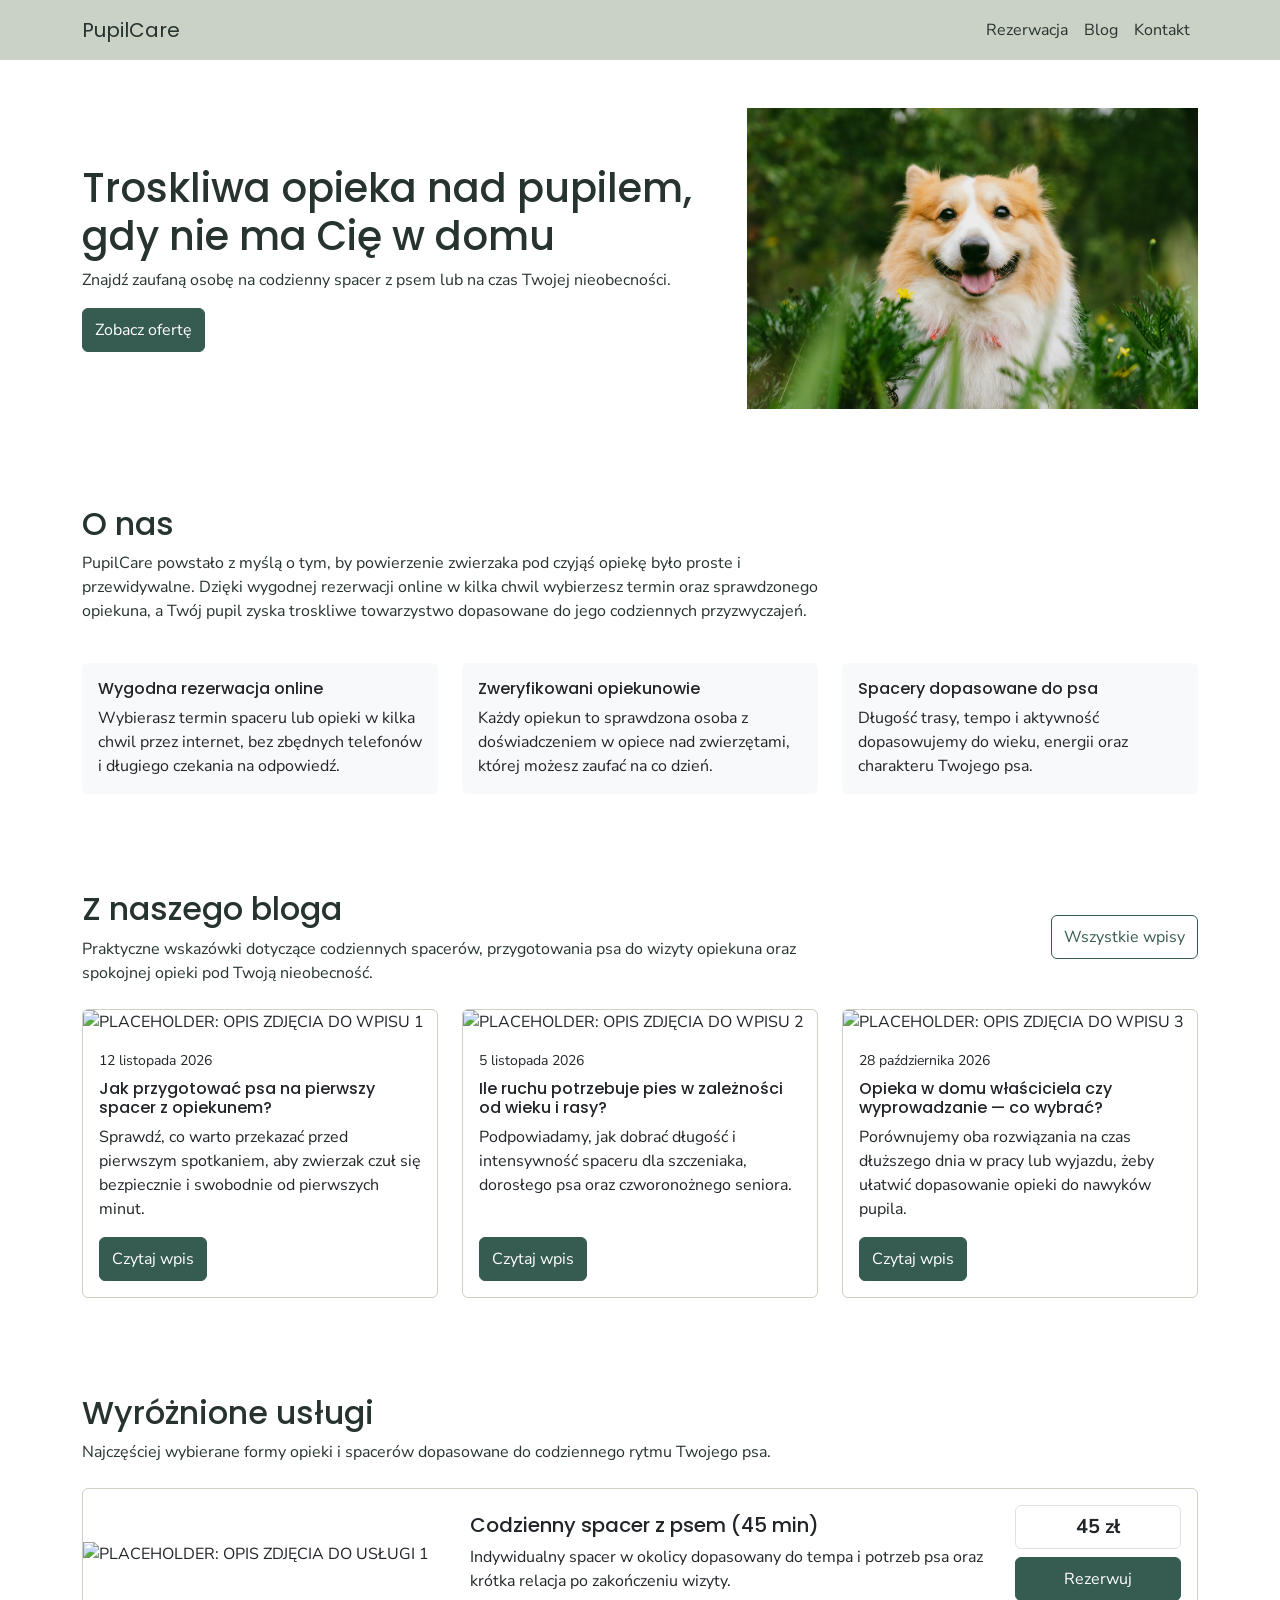
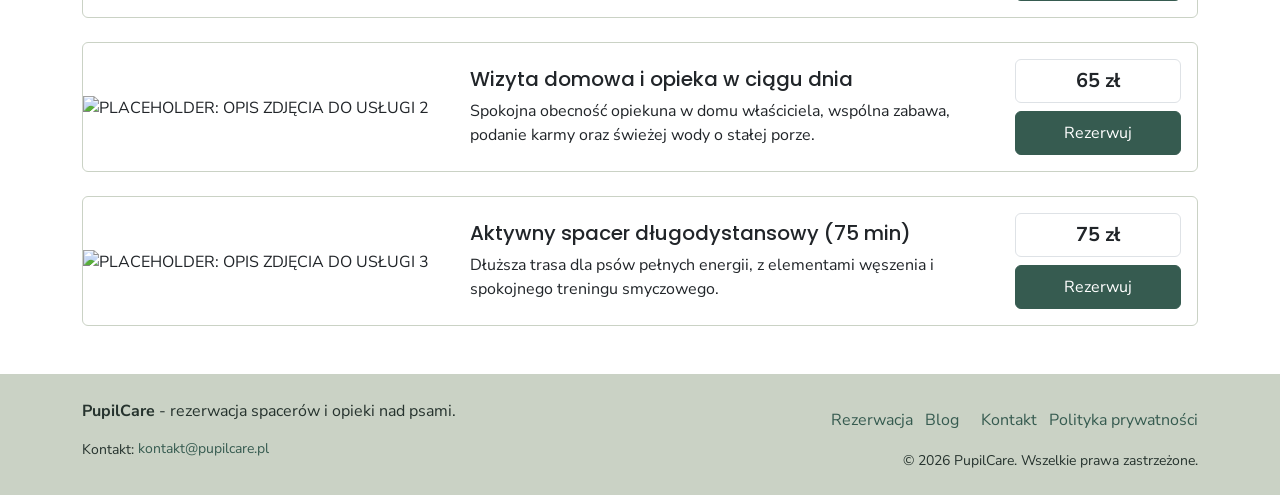
==== index.html @ b263fe90 "index.html" ====
<!doctype html> 
<html lang="pl">
<head>
  <meta charset="utf-8">
  <meta name="viewport" content="width=device-width, initial-scale=1">
  <title>PupilCare — Rezerwacja spacerów i opieki nad psami</title>
  <meta name="description" content="PupilCare ułatwia rezerwację spacerów z psami pod nieobecność właściciela.">

  <meta property="og:title" content="PupilCare — Rezerwacja spacerów i opieki nad zwierzętami">
  <meta property="og:description" content="Sprawdzeni opiekunowie, spacery dopasowane do psa i wygodna rezerwacja online.">
  <meta property="og:image" content="https://olwey.github.io/RWD-PupilCare/img/hero-pupilcare.jpg">

  <link rel="preconnect" href="https://fonts.googleapis.com">
  <link rel="preconnect" href="https://fonts.gstatic.com" crossorigin>
  <link href="https://fonts.googleapis.com/css2?family=Nunito+Sans:wght@400;600;700&family=Poppins:wght@500;600;700&display=swap" rel="stylesheet">

  <link href="https://cdn.jsdelivr.net/npm/bootstrap@5.3.3/dist/css/bootstrap.min.css" rel="stylesheet">
  <link href="style.css" rel="stylesheet">

  <script type="application/ld+json">
  {
    "@context": "https://schema.org",
    "@type": "Store",
    "name": "PupilCare",
    "url": "https://olwey.github.io/RWD-PupilCare/",
    "email": "kontakt@pupilcare.pl",
    "address": {
      "@type": "PostalAddress",
      "streetAddress": "ul. Przyrodnicza 12",
      "addressLocality": "Warszawa",
      "postalCode": "00-001",
      "addressCountry": "PL"
    }
  }
  </script>
</head>
<body>
  <header>
    <nav class="navbar navbar-expand-lg">
      <div class="container">
        <a class="navbar-brand" href="index.html">PupilCare</a>
        <button class="navbar-toggler" type="button" data-bs-toggle="collapse" data-bs-target="#mainNav" aria-controls="mainNav" aria-expanded="false" aria-label="Przełącz nawigację">
          <span class="navbar-toggler-icon"></span>
        </button>
        <div class="collapse navbar-collapse" id="mainNav">
          <ul class="navbar-nav ms-auto">
            <li class="nav-item"><a class="nav-link" href="sklep.html">Rezerwacja</a></li>
            <li class="nav-item"><a class="nav-link" href="blog.html">Blog</a></li>
            <li class="nav-item"><a class="nav-link" href="kontakt.html">Kontakt</a></li>
          </ul>
        </div>
      </div>
    </nav>
  </header>

  <main>
    <section class="py-5">
      <div class="container">
        <div class="row align-items-center g-4">
          <div class="col-12 col-lg-7">
            <h1>Troskliwa opieka nad pupilem, gdy nie ma Cię w domu</h1>
            <p>Znajdź zaufaną osobę na codzienny spacer z psem lub na czas Twojej nieobecności.</p>
            <a class="btn btn-primary" href="sklep.html">Zobacz ofertę</a>
          </div>
          <div class="col-12 col-lg-5">
            <img src="img/hero-pupilcare.jpg" class="img-fluid" alt="Uśmiechnięty rudy pies z białą sierścią wśród zielonych roślin">
          </div>
        </div>
      </div>
    </section>

    <section class="py-5">
      <div class="container">
        <div class="row mb-4">
          <div class="col-12 col-lg-8">
            <h2>O nas</h2>
            <p>PupilCare powstało z myślą o tym, by powierzenie zwierzaka pod czyjąś opiekę było proste i przewidywalne. Dzięki wygodnej rezerwacji online w kilka chwil wybierzesz termin oraz sprawdzonego opiekuna, a Twój pupil zyska troskliwe towarzystwo dopasowane do jego codziennych przyzwyczajeń.</p>
          </div>
        </div>
      
        <div class="row g-4">
          <div class="col-12 col-md-4">
            <div class="card h-100 border-0 bg-light">
              <div class="card-body">
                <h3 class="h6 card-title">Wygodna rezerwacja online</h3>
                <p class="card-text">Wybierasz termin spaceru lub opieki w kilka chwil przez internet, bez zbędnych telefonów i długiego czekania na odpowiedź.</p>
              </div>
            </div>
          </div>
          <div class="col-12 col-md-4">
            <div class="card h-100 border-0 bg-light">
              <div class="card-body">
                <h3 class="h6 card-title">Zweryfikowani opiekunowie</h3>
                <p class="card-text">Każdy opiekun to sprawdzona osoba z doświadczeniem w opiece nad zwierzętami, której możesz zaufać na co dzień.</p>
              </div>
            </div>
          </div>
          <div class="col-12 col-md-4">
            <div class="card h-100 border-0 bg-light">
              <div class="card-body">
                <h3 class="h6 card-title">Spacery dopasowane do psa</h3>
                <p class="card-text">Długość trasy, tempo i aktywność dopasowujemy do wieku, energii oraz charakteru Twojego psa.</p>
              </div>
            </div>
          </div>
        </div>
      </div>
    </section>
    <section class="py-5">
      <div class="container">
        <div class="row align-items-center mb-4">
          <div class="col-12 col-md-8">
            <h2>Z naszego bloga</h2>
            <p class="mb-0">Praktyczne wskazówki dotyczące codziennych spacerów, przygotowania psa do wizyty opiekuna oraz spokojnej opieki pod Twoją nieobecność.</p>
          </div>
          <div class="col-12 col-md-4 text-md-end mt-3 mt-md-0">
            <a class="btn btn-outline-primary" href="blog.html">Wszystkie wpisy</a>
          </div>
        </div>

        <div class="row g-4">
          <div class="col-12 col-md-4">
            <article class="card h-100">
              <img src="img/PLACEHOLDER-WPIS-1.jpg" class="card-img-top" alt="PLACEHOLDER: OPIS ZDJĘCIA DO WPISU 1">
              <div class="card-body d-flex flex-column">
                <p class="small mb-2">12 listopada 2026</p>
                <h3 class="h6 card-title">Jak przygotować psa na pierwszy spacer z opiekunem?</h3>
                <p class="card-text">Sprawdź, co warto przekazać przed pierwszym spotkaniem, aby zwierzak czuł się bezpiecznie i swobodnie od pierwszych minut.</p>
                <a class="btn btn-primary mt-auto align-self-start" href="single.html">Czytaj wpis</a>
              </div>
            </article>
          </div>

          <div class="col-12 col-md-4">
            <article class="card h-100">
              <img src="img/PLACEHOLDER-WPIS-2.jpg" class="card-img-top" alt="PLACEHOLDER: OPIS ZDJĘCIA DO WPISU 2">
              <div class="card-body d-flex flex-column">
                <p class="small mb-2">5 listopada 2026</p>
                <h3 class="h6 card-title">Ile ruchu potrzebuje pies w zależności od wieku i rasy?</h3>
                <p class="card-text">Podpowiadamy, jak dobrać długość i intensywność spaceru dla szczeniaka, dorosłego psa oraz czworonożnego seniora.</p>
                <a class="btn btn-primary mt-auto align-self-start" href="single.html">Czytaj wpis</a>
              </div>
            </article>
          </div>

          <div class="col-12 col-md-4">
            <article class="card h-100">
              <img src="img/PLACEHOLDER-WPIS-3.jpg" class="card-img-top" alt="PLACEHOLDER: OPIS ZDJĘCIA DO WPISU 3">
              <div class="card-body d-flex flex-column">
                <p class="small mb-2">28 października 2026</p>
                <h3 class="h6 card-title">Opieka w domu właściciela czy wyprowadzanie — co wybrać?</h3>
                <p class="card-text">Porównujemy oba rozwiązania na czas dłuższego dnia w pracy lub wyjazdu, żeby ułatwić dopasowanie opieki do nawyków pupila.</p>
                <a class="btn btn-primary mt-auto align-self-start" href="single.html">Czytaj wpis</a>
              </div>
            </article>
          </div>
        </div>
      </div>
    </section>

    <section class="py-5">
      <div class="container">
        <div class="row mb-4">
          <div class="col-12 col-lg-8">
            <h2>Wyróżnione usługi</h2>
            <p class="mb-0">Najczęściej wybierane formy opieki i spacerów dopasowane do codziennego rytmu Twojego psa.</p>
          </div>
        </div>

        <div class="row gy-4">
          <div class="col-12">
            <article class="card">
              <div class="row g-0 align-items-center">
                <div class="col-12 col-md-4">
                  <img src="img/PLACEHOLDER-USLUGA-1.jpg" class="img-fluid w-100" alt="PLACEHOLDER: OPIS ZDJĘCIA DO USŁUGI 1">
                </div>
                <div class="col-12 col-md-8">
                  <div class="card-body">
                    <div class="row align-items-center g-3">
                      <div class="col-12 col-sm-7 col-lg-9">
                        <h3 class="h5 card-title mb-2">Codzienny spacer z psem (45 min)</h3>
                        <p class="card-text mb-0">Indywidualny spacer w okolicy dopasowany do tempa i potrzeb psa oraz krótka relacja po zakończeniu wizyty.</p>
                      </div>
                      <div class="col-12 col-sm-5 col-lg-3 d-flex flex-column gap-2">
                        <span class="btn border rounded fw-bold fs-5 pe-none justify-content-center w-100">45 zł</span>
                        <a class="btn btn-primary w-100" href="produkt.html">Rezerwuj</a>
                      </div>
                    </div>
                  </div>
                </div>
              </div>
            </article>
          </div>

          <div class="col-12">
            <article class="card">
              <div class="row g-0 align-items-center">
                <div class="col-12 col-md-4">
                  <img src="img/PLACEHOLDER-USLUGA-2.jpg" class="img-fluid w-100" alt="PLACEHOLDER: OPIS ZDJĘCIA DO USŁUGI 2">
                </div>
                <div class="col-12 col-md-8">
                  <div class="card-body">
                    <div class="row align-items-center g-3">
                      <div class="col-12 col-sm-7 col-lg-9">
                        <h3 class="h5 card-title mb-2">Wizyta domowa i opieka w ciągu dnia</h3>
                        <p class="card-text mb-0">Spokojna obecność opiekuna w domu właściciela, wspólna zabawa, podanie karmy oraz świeżej wody o stałej porze.</p>
                      </div>
                      <div class="col-12 col-sm-5 col-lg-3 d-flex flex-column gap-2">
                        <span class="btn border rounded fw-bold fs-5 pe-none justify-content-center w-100">65 zł</span>
                        <a class="btn btn-primary w-100" href="produkt.html">Rezerwuj</a>
                      </div>
                    </div>
                  </div>
                </div>
              </div>
            </article>
          </div>

          <div class="col-12">
            <article class="card">
              <div class="row g-0 align-items-center">
                <div class="col-12 col-md-4">
                  <img src="img/PLACEHOLDER-USLUGA-3.jpg" class="img-fluid w-100" alt="PLACEHOLDER: OPIS ZDJĘCIA DO USŁUGI 3">
                </div>
                <div class="col-12 col-md-8">
                  <div class="card-body">
                    <div class="row align-items-center g-3">
                      <div class="col-12 col-sm-7 col-lg-9">
                        <h3 class="h5 card-title mb-2">Aktywny spacer długodystansowy (75 min)</h3>
                        <p class="card-text mb-0">Dłuższa trasa dla psów pełnych energii, z elementami węszenia i spokojnego treningu smyczowego.</p>
                      </div>
                      <div class="col-12 col-sm-5 col-lg-3 d-flex flex-column gap-2">
                        <span class="btn border rounded fw-bold fs-5 pe-none justify-content-center w-100">75 zł</span>
                        <a class="btn btn-primary w-100" href="produkt.html">Rezerwuj</a>
                      </div>
                    </div>
                  </div>
                </div>
              </div>
            </article>
          </div>
        </div>
      </div>
    </section>
    
  </main>

  <footer class="py-4">
    <div class="container">
      <div class="row align-items-center gy-3">
        <div class="col-12 col-md-6">
          <p class="mb-1"><strong>PupilCare</strong> - rezerwacja spacerów i opieki nad psami.</p>
          <p class="mb-0 small">Kontakt: <a class="text-decoration-none" href="mailto:kontakt@pupilcare.pl">kontakt@pupilcare.pl</a></p>
        </div>
        <div class="col-12 col-md-6 text-md-end">
          <ul class="list-inline mb-2">
            <li class="list-inline-item"><a class="text-decoration-none" href="sklep.html">Rezerwacja</a></li>
            <li class="list-inline-item"><a class="text-decoration-none" href="blog.html">Blog</a></li>
            <li class="list-inline-item"><a class="text-decoration-none" href="kontakt.html">Kontakt</a></li>
            <li class="list-inline-item"><a class="text-decoration-none" href="polityka-prywatnosci.html">Polityka prywatności</a></li>
          </ul>
          <p class="mb-0 small">&copy; 2026 PupilCare. Wszelkie prawa zastrzeżone.</p>
        </div>
      </div>
    </div>
  </footer>

  <script src="https://cdn.jsdelivr.net/npm/bootstrap@5.3.3/dist/js/bootstrap.bundle.min.js"></script>
</body>
</html>
---- style.css ----
/* Sekcja 1: Zmienne marki */ 
:root {
  --pupilcare-primary: #52796F;
  --bs-primary: #52796F;
  --bs-primary-rgb: 82, 121, 111;
  --pupilcare-secondary: #CAD2C5;
  --pupilcare-cta: #365B50;
  --pupilcare-text: #26332E;
  --font-heading: "Poppins", sans-serif;
  --font-body: "Nunito Sans", sans-serif;
}

/* Sekcja 2: Bazowa typografia i tła */
body {
  font-family: var(--font-body);
  color: var(--pupilcare-text);
  background-color: #fff;
  overflow-x: hidden;
}

h1, h2, h3, h4, h5, h6, .navbar-brand {
  font-family: var(--font-heading);
  color: var(--pupilcare-text);
}

a {
  color: var(--pupilcare-cta);
}

a:hover, a:focus {
  color: #000;
}

/* Sekcja 3: Obszar dotyku (min. 44 x 44 px) */
.navbar-nav .nav-link,
.navbar-brand,
.navbar-toggler,
.btn,
footer a {
  min-width: 44px;
  min-height: 44px;
  display: inline-flex;
  align-items: center;
}

.navbar-toggler {
  justify-content: center;
}

/* Sekcja 4: Własne komponenty */
.navbar {
  background-color: var(--pupilcare-secondary);
}

.navbar-toggler {
  border-color: var(--pupilcare-text);
  color: var(--pupilcare-text);
}

.navbar-nav .nav-link {
  color: var(--pupilcare-text);
}

.navbar-nav .nav-link.active {
  color: var(--pupilcare-cta);
  font-weight: 700;
}

.btn-primary {
  background-color: var(--pupilcare-cta);
  border-color: var(--pupilcare-cta);
  color: #fff;
  justify-content: center;
}

.btn-outline-primary {
  --bs-btn-color: var(--pupilcare-cta);
  --bs-btn-border-color: var(--pupilcare-cta);
  --bs-btn-hover-bg: var(--pupilcare-cta);
  --bs-btn-hover-border-color: var(--pupilcare-cta);
}

.btn-primary:hover,
.btn-primary:focus,
.btn-primary:active {
  background-color: var(--pupilcare-primary);
  border-color: var(--pupilcare-primary);
  color: #fff;
}

.card {
  border-color: var(--pupilcare-secondary);
  background-color: #fff;
}

footer {
  background-color: var(--pupilcare-secondary);
  color: var(--pupilcare-text);
}
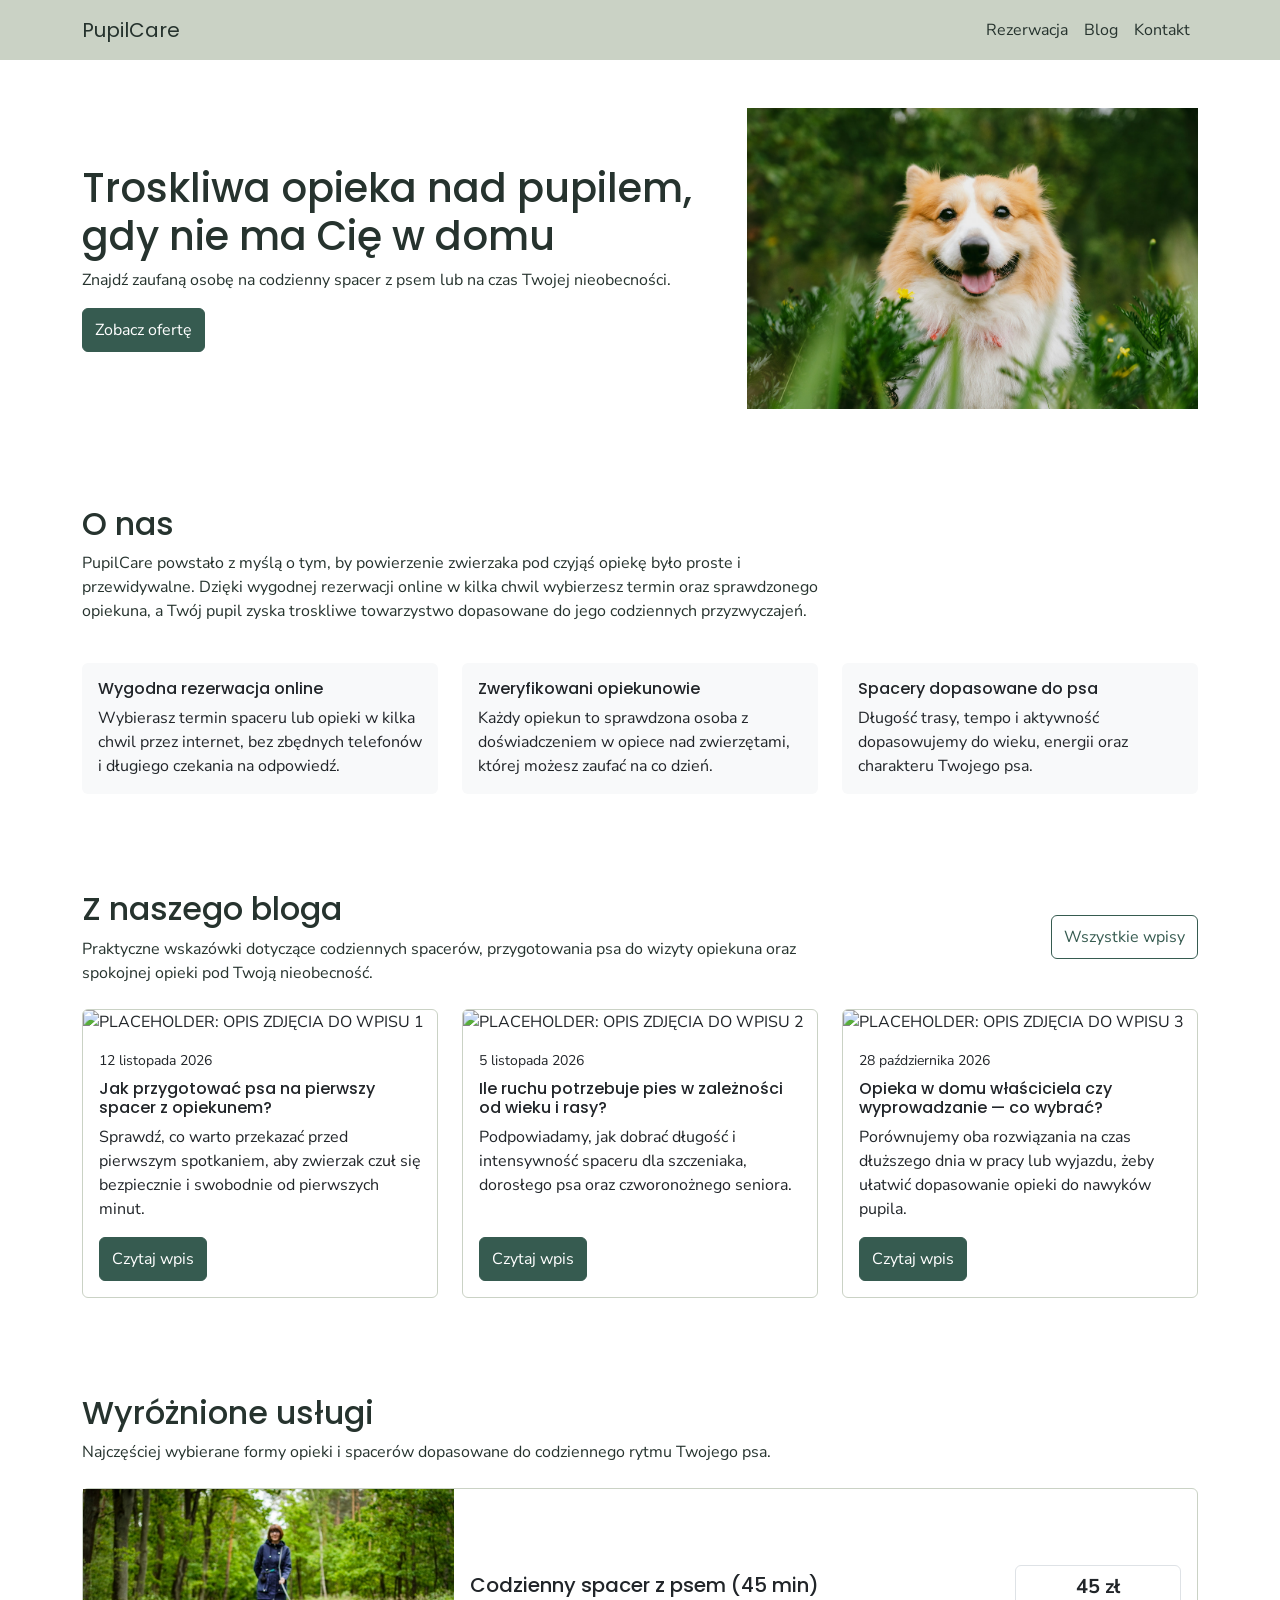
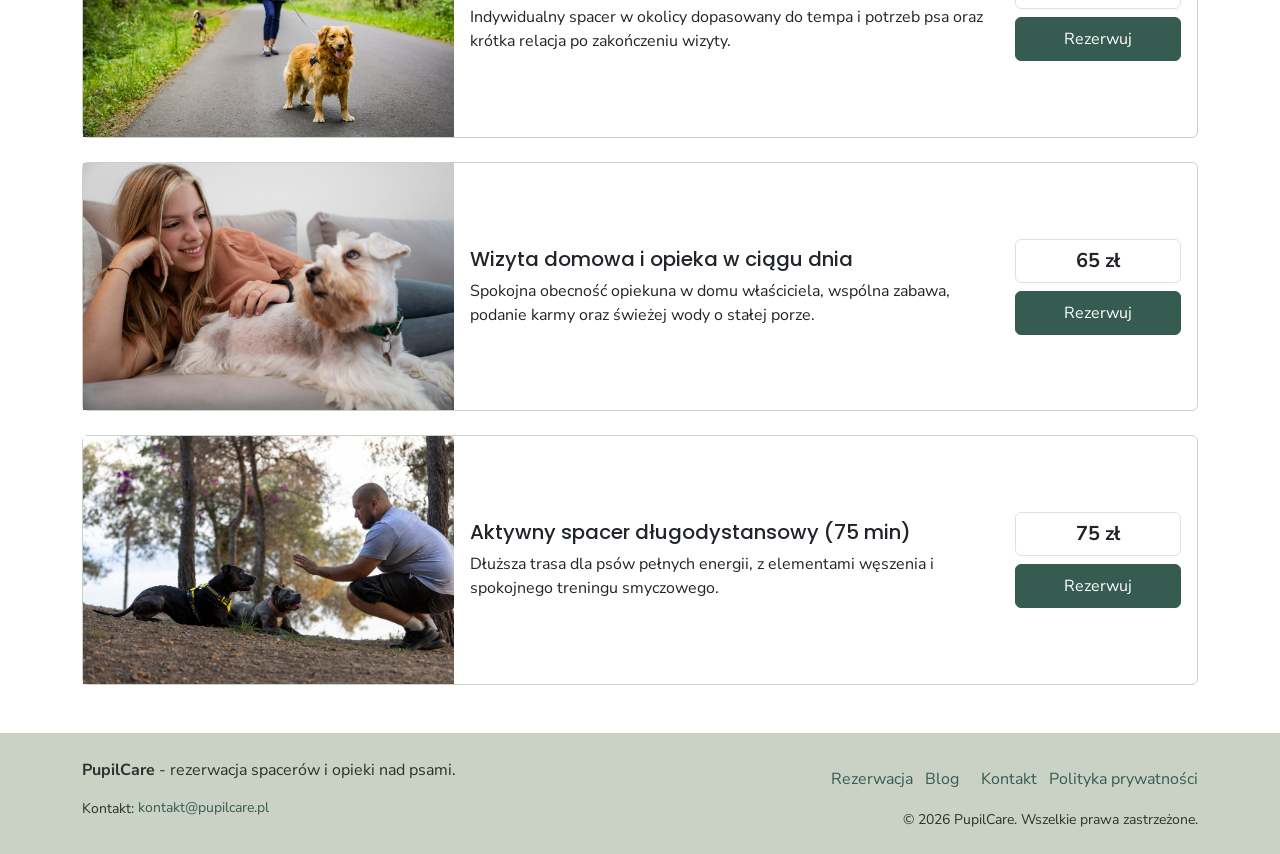
==== commit 3a34afcc: "index.html" ====
--- a/index.html
+++ b/index.html
@@ -172,7 +172,7 @@
             <article class="card">
               <div class="row g-0 align-items-center">
                 <div class="col-12 col-md-4">
-                  <img src="img/PLACEHOLDER-USLUGA-1.jpg" class="img-fluid w-100" alt="PLACEHOLDER: OPIS ZDJĘCIA DO USŁUGI 1">
+                  <img src="img/codzienny_spacer.jpg" class="img-fluid w-100" alt="Kobieta idąca leśną drogą i trzymająca na smyczach dwa psy, z rudym psem na pierwszym planie">
                 </div>
                 <div class="col-12 col-md-8">
                   <div class="card-body">
@@ -196,7 +196,7 @@
             <article class="card">
               <div class="row g-0 align-items-center">
                 <div class="col-12 col-md-4">
-                  <img src="img/PLACEHOLDER-USLUGA-2.jpg" class="img-fluid w-100" alt="PLACEHOLDER: OPIS ZDJĘCIA DO USŁUGI 2">
+                  <img src="img/wizyta_domowa.jpg" class="img-fluid w-100" alt="Uśmiechnięta kobieta leżąca na kanapie i głaszcząca białego psa w zielonej obroży podczas opieki w domu">
                 </div>
                 <div class="col-12 col-md-8">
                   <div class="card-body">
@@ -220,7 +220,7 @@
             <article class="card">
               <div class="row g-0 align-items-center">
                 <div class="col-12 col-md-4">
-                  <img src="img/PLACEHOLDER-USLUGA-3.jpg" class="img-fluid w-100" alt="PLACEHOLDER: OPIS ZDJĘCIA DO USŁUGI 3">
+                  <img src="img/aktywny_spacer.jpg" class="img-fluid w-100" alt="Mężczyzna przykucnięty wśród drzew przed dwoma leżącymi psami podczas spaceru">
                 </div>
                 <div class="col-12 col-md-8">
                   <div class="card-body">
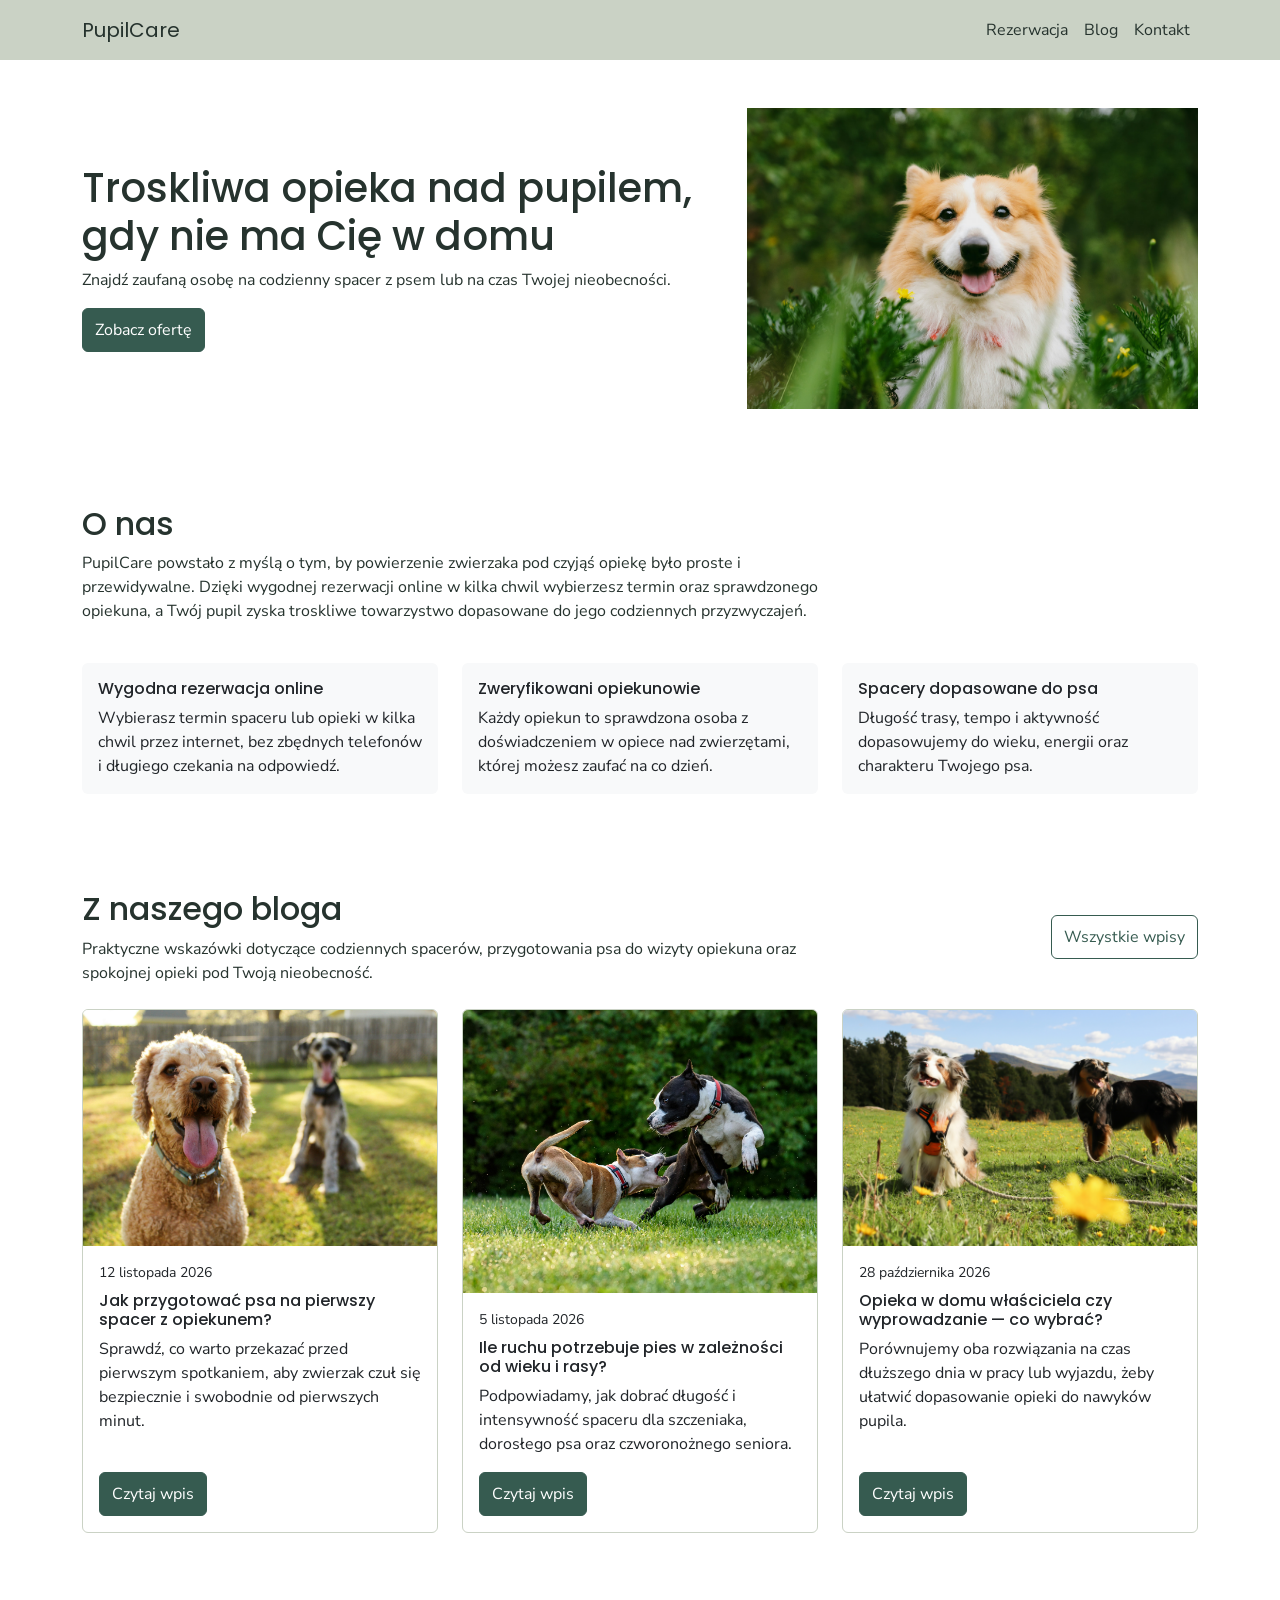
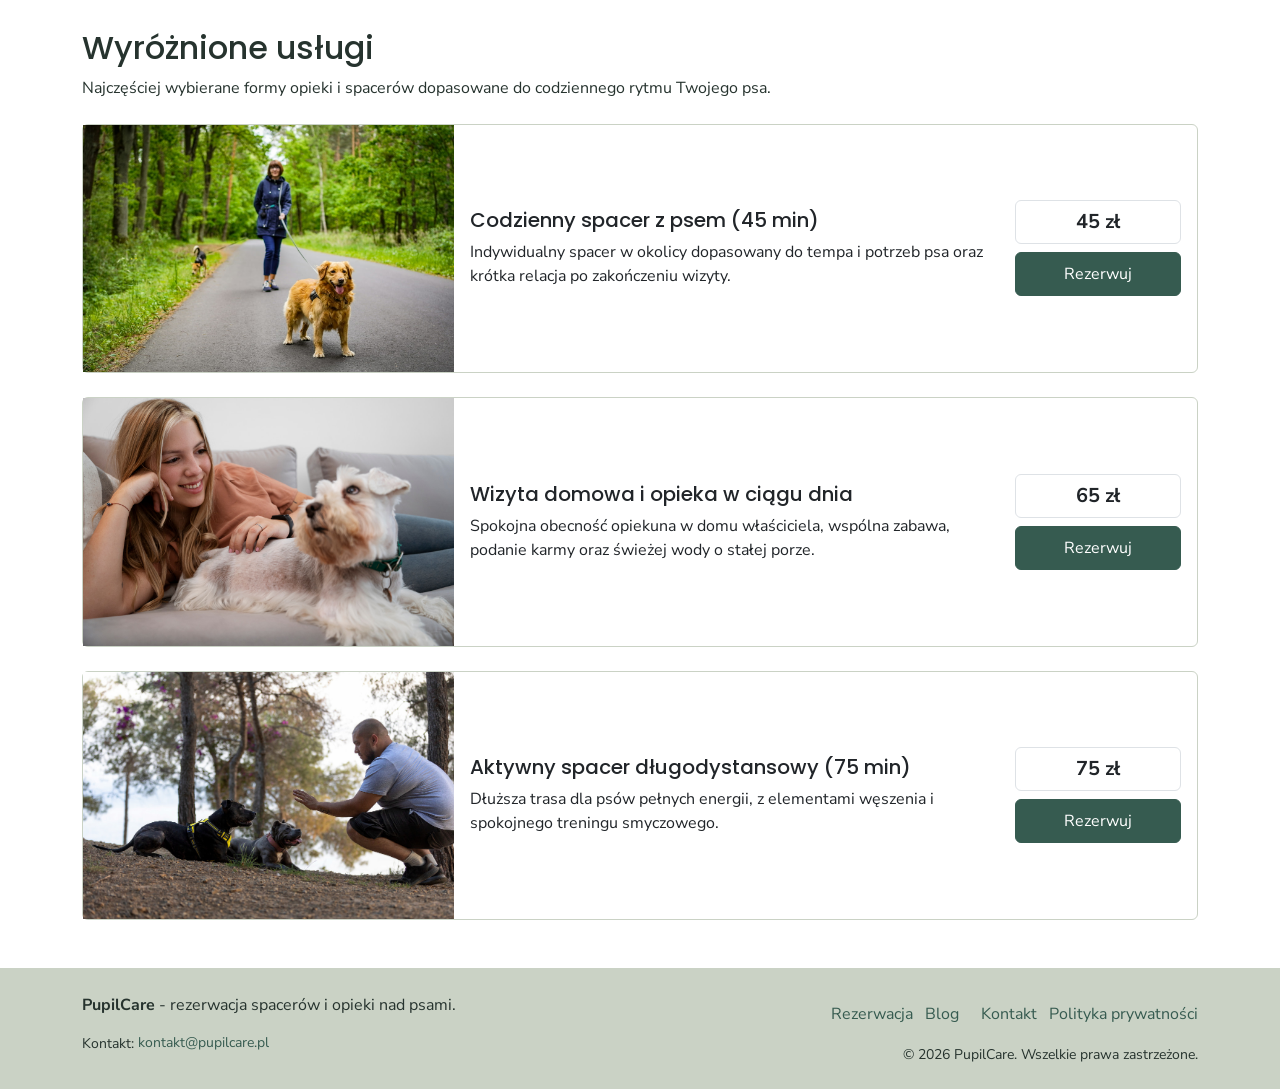
==== commit 7da2d3ae: "index.html" ====
--- a/index.html
+++ b/index.html
@@ -121,7 +121,7 @@
         <div class="row g-4">
           <div class="col-12 col-md-4">
             <article class="card h-100">
-              <img src="img/PLACEHOLDER-WPIS-1.jpg" class="card-img-top" alt="PLACEHOLDER: OPIS ZDJĘCIA DO WPISU 1">
+              <img src="img/blog1.jpg" class="card-img-top" alt="Jasny kręconowłosy pies z wysuniętym językiem na trawniku, z drugim łaciatym psem w tle">
               <div class="card-body d-flex flex-column">
                 <p class="small mb-2">12 listopada 2026</p>
                 <h3 class="h6 card-title">Jak przygotować psa na pierwszy spacer z opiekunem?</h3>
@@ -133,7 +133,7 @@
 
           <div class="col-12 col-md-4">
             <article class="card h-100">
-              <img src="img/PLACEHOLDER-WPIS-2.jpg" class="card-img-top" alt="PLACEHOLDER: OPIS ZDJĘCIA DO WPISU 2">
+              <img src="img/blog2.jpg" class="card-img-top" alt="Dwa psy w czerwonych obrożach bawiące się na zielonym trawniku">
               <div class="card-body d-flex flex-column">
                 <p class="small mb-2">5 listopada 2026</p>
                 <h3 class="h6 card-title">Ile ruchu potrzebuje pies w zależności od wieku i rasy?</h3>
@@ -145,7 +145,7 @@
 
           <div class="col-12 col-md-4">
             <article class="card h-100">
-              <img src="img/PLACEHOLDER-WPIS-3.jpg" class="card-img-top" alt="PLACEHOLDER: OPIS ZDJĘCIA DO WPISU 3">
+              <img src="img/blog3.jpg" class="card-img-top" alt="Dwa psy pasterskie na smyczach na zielonej łące z żółtymi kwiatami, jeden w pomarańczowych szelkach">
               <div class="card-body d-flex flex-column">
                 <p class="small mb-2">28 października 2026</p>
                 <h3 class="h6 card-title">Opieka w domu właściciela czy wyprowadzanie — co wybrać?</h3>
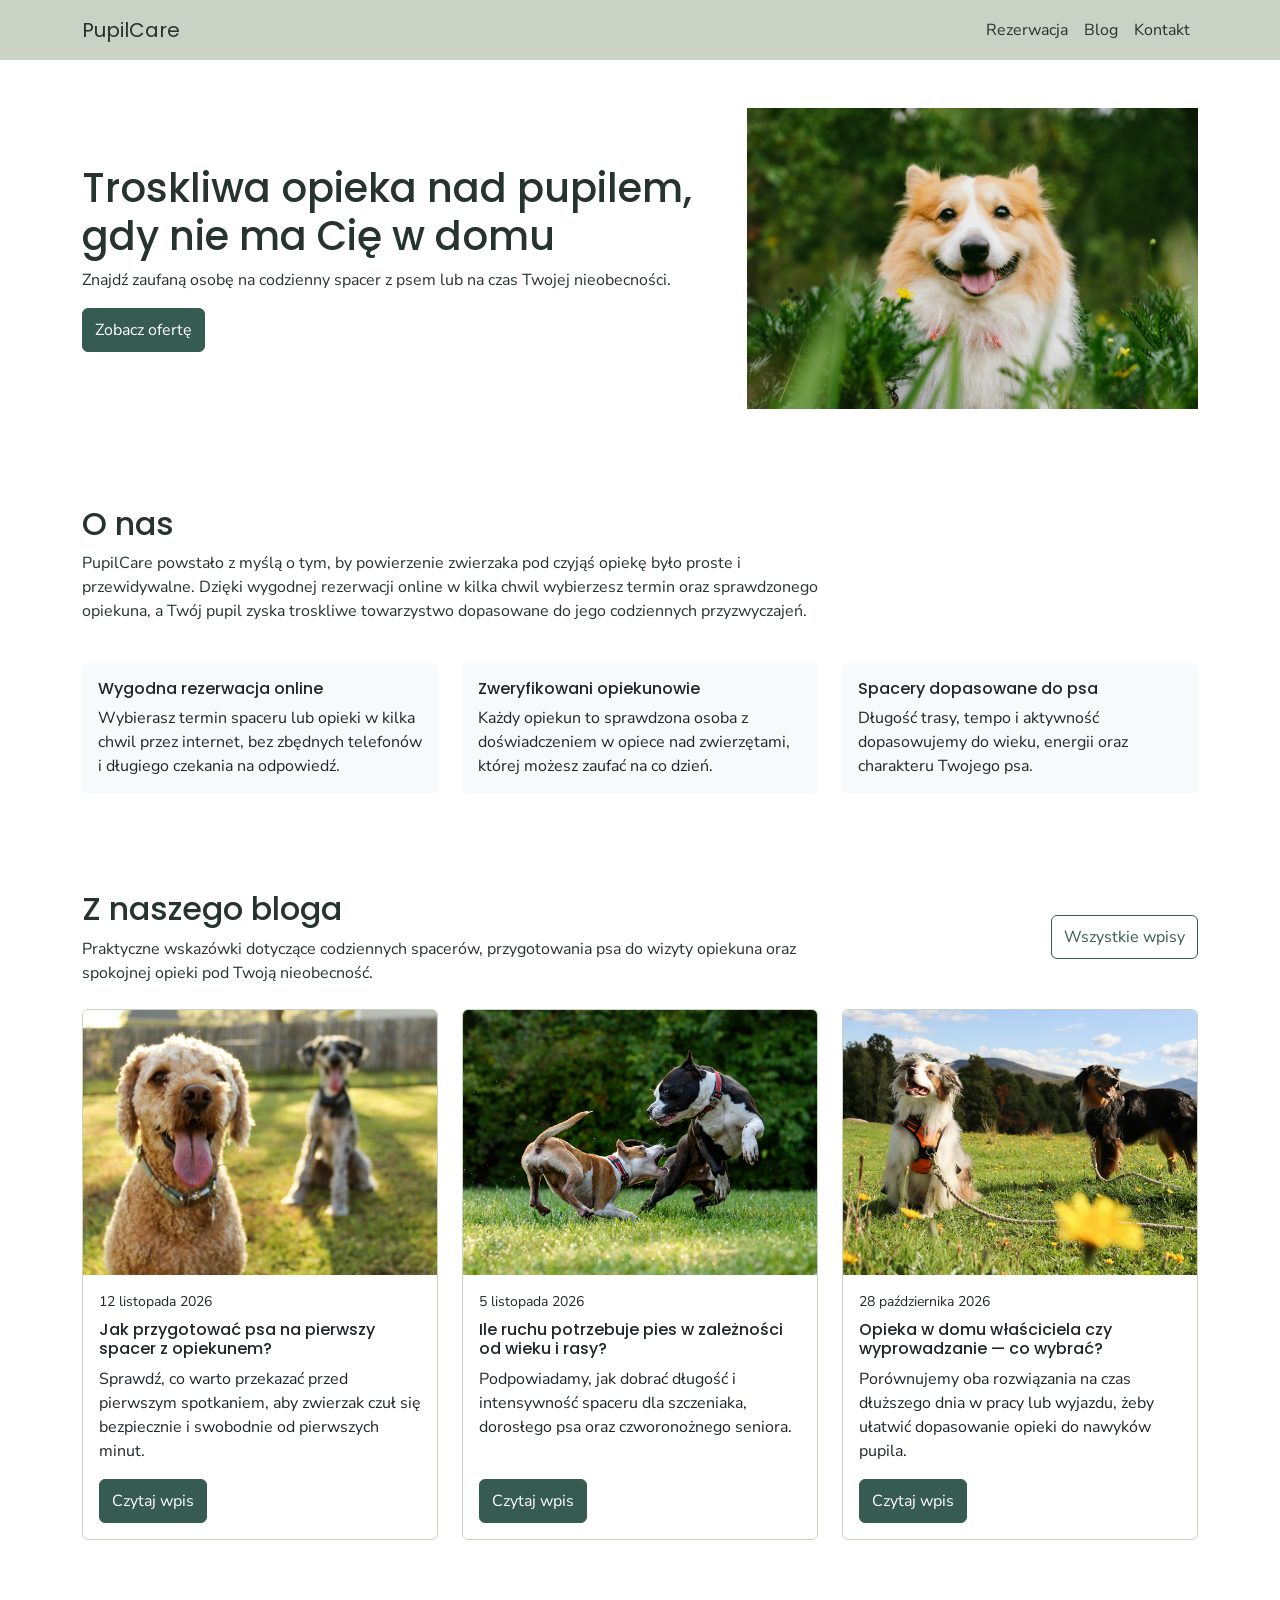
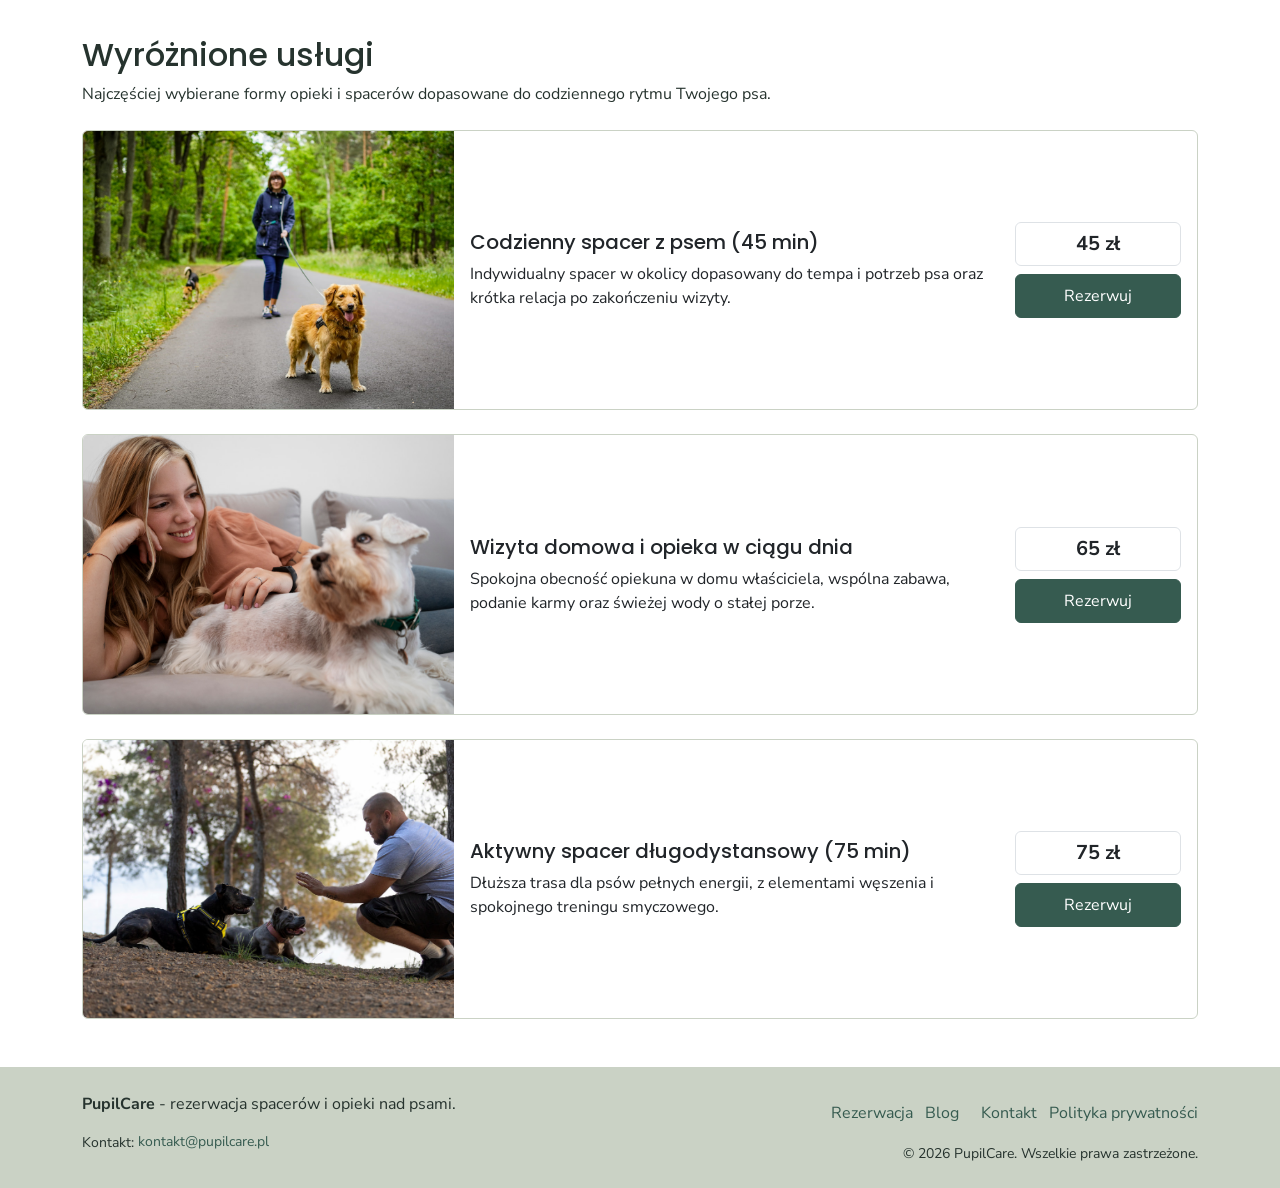
==== commit 4d2acf88: "index.html" ====
--- a/index.html
+++ b/index.html
@@ -106,7 +106,7 @@
         </div>
       </div>
     </section>
-    <section class="py-5">
+   <section class="py-5">
       <div class="container">
         <div class="row align-items-center mb-4">
           <div class="col-12 col-md-8">
@@ -120,8 +120,10 @@
 
         <div class="row g-4">
           <div class="col-12 col-md-4">
-            <article class="card h-100">
-              <img src="img/blog1.jpg" class="card-img-top" alt="Jasny kręconowłosy pies z wysuniętym językiem na trawniku, z drugim łaciatym psem w tle">
+            <article class="card h-100 overflow-hidden">
+              <div class="ratio ratio-4x3">
+                <img src="img/blog1.jpg" class="w-100 h-100 object-fit-cover" alt="Jasny kręconowłosy pies z wysuniętym językiem na trawniku, z drugim łaciatym psem w tle">
+              </div>
               <div class="card-body d-flex flex-column">
                 <p class="small mb-2">12 listopada 2026</p>
                 <h3 class="h6 card-title">Jak przygotować psa na pierwszy spacer z opiekunem?</h3>
@@ -132,8 +134,10 @@
           </div>
 
           <div class="col-12 col-md-4">
-            <article class="card h-100">
-              <img src="img/blog2.jpg" class="card-img-top" alt="Dwa psy w czerwonych obrożach bawiące się na zielonym trawniku">
+            <article class="card h-100 overflow-hidden">
+              <div class="ratio ratio-4x3">
+                <img src="img/blog2.jpg" class="w-100 h-100 object-fit-cover" alt="Dwa psy w czerwonych obrożach bawiące się na zielonym trawniku">
+              </div>
               <div class="card-body d-flex flex-column">
                 <p class="small mb-2">5 listopada 2026</p>
                 <h3 class="h6 card-title">Ile ruchu potrzebuje pies w zależności od wieku i rasy?</h3>
@@ -144,8 +148,10 @@
           </div>
 
           <div class="col-12 col-md-4">
-            <article class="card h-100">
-              <img src="img/blog3.jpg" class="card-img-top" alt="Dwa psy pasterskie na smyczach na zielonej łące z żółtymi kwiatami, jeden w pomarańczowych szelkach">
+            <article class="card h-100 overflow-hidden">
+              <div class="ratio ratio-4x3">
+                <img src="img/blog3.jpg" class="w-100 h-100 object-fit-cover" alt="Dwa psy pasterskie na smyczach na zielonej łące z żółtymi kwiatami, jeden w pomarańczowych szelkach">
+              </div>
               <div class="card-body d-flex flex-column">
                 <p class="small mb-2">28 października 2026</p>
                 <h3 class="h6 card-title">Opieka w domu właściciela czy wyprowadzanie — co wybrać?</h3>
@@ -169,10 +175,12 @@
 
         <div class="row gy-4">
           <div class="col-12">
-            <article class="card">
+            <article class="card overflow-hidden">
               <div class="row g-0 align-items-center">
                 <div class="col-12 col-md-4">
-                  <img src="img/codzienny_spacer.jpg" class="img-fluid w-100" alt="Kobieta idąca leśną drogą i trzymająca na smyczach dwa psy, z rudym psem na pierwszym planie">
+                  <div class="ratio ratio-4x3">
+                    <img src="img/codzienny_spacer.jpg" class="w-100 h-100 object-fit-cover" alt="Kobieta idąca leśną drogą i trzymająca na smyczach dwa psy, z rudym psem na pierwszym planie">
+                  </div>
                 </div>
                 <div class="col-12 col-md-8">
                   <div class="card-body">
@@ -193,10 +201,12 @@
           </div>
 
           <div class="col-12">
-            <article class="card">
+            <article class="card overflow-hidden">
               <div class="row g-0 align-items-center">
                 <div class="col-12 col-md-4">
-                  <img src="img/wizyta_domowa.jpg" class="img-fluid w-100" alt="Uśmiechnięta kobieta leżąca na kanapie i głaszcząca białego psa w zielonej obroży podczas opieki w domu">
+                  <div class="ratio ratio-4x3">
+                    <img src="img/wizyta_domowa.jpg" class="w-100 h-100 object-fit-cover" alt="Uśmiechnięta kobieta leżąca na kanapie i głaszcząca białego psa w zielonej obroży podczas opieki w domu">
+                  </div>
                 </div>
                 <div class="col-12 col-md-8">
                   <div class="card-body">
@@ -217,10 +227,12 @@
           </div>
 
           <div class="col-12">
-            <article class="card">
+            <article class="card overflow-hidden">
               <div class="row g-0 align-items-center">
                 <div class="col-12 col-md-4">
-                  <img src="img/aktywny_spacer.jpg" class="img-fluid w-100" alt="Mężczyzna przykucnięty wśród drzew przed dwoma leżącymi psami podczas spaceru">
+                  <div class="ratio ratio-4x3">
+                    <img src="img/aktywny_spacer.jpg" class="w-100 h-100 object-fit-cover" alt="Mężczyzna przykucnięty wśród drzew przed dwoma leżącymi psami podczas spaceru">
+                  </div>
                 </div>
                 <div class="col-12 col-md-8">
                   <div class="card-body">
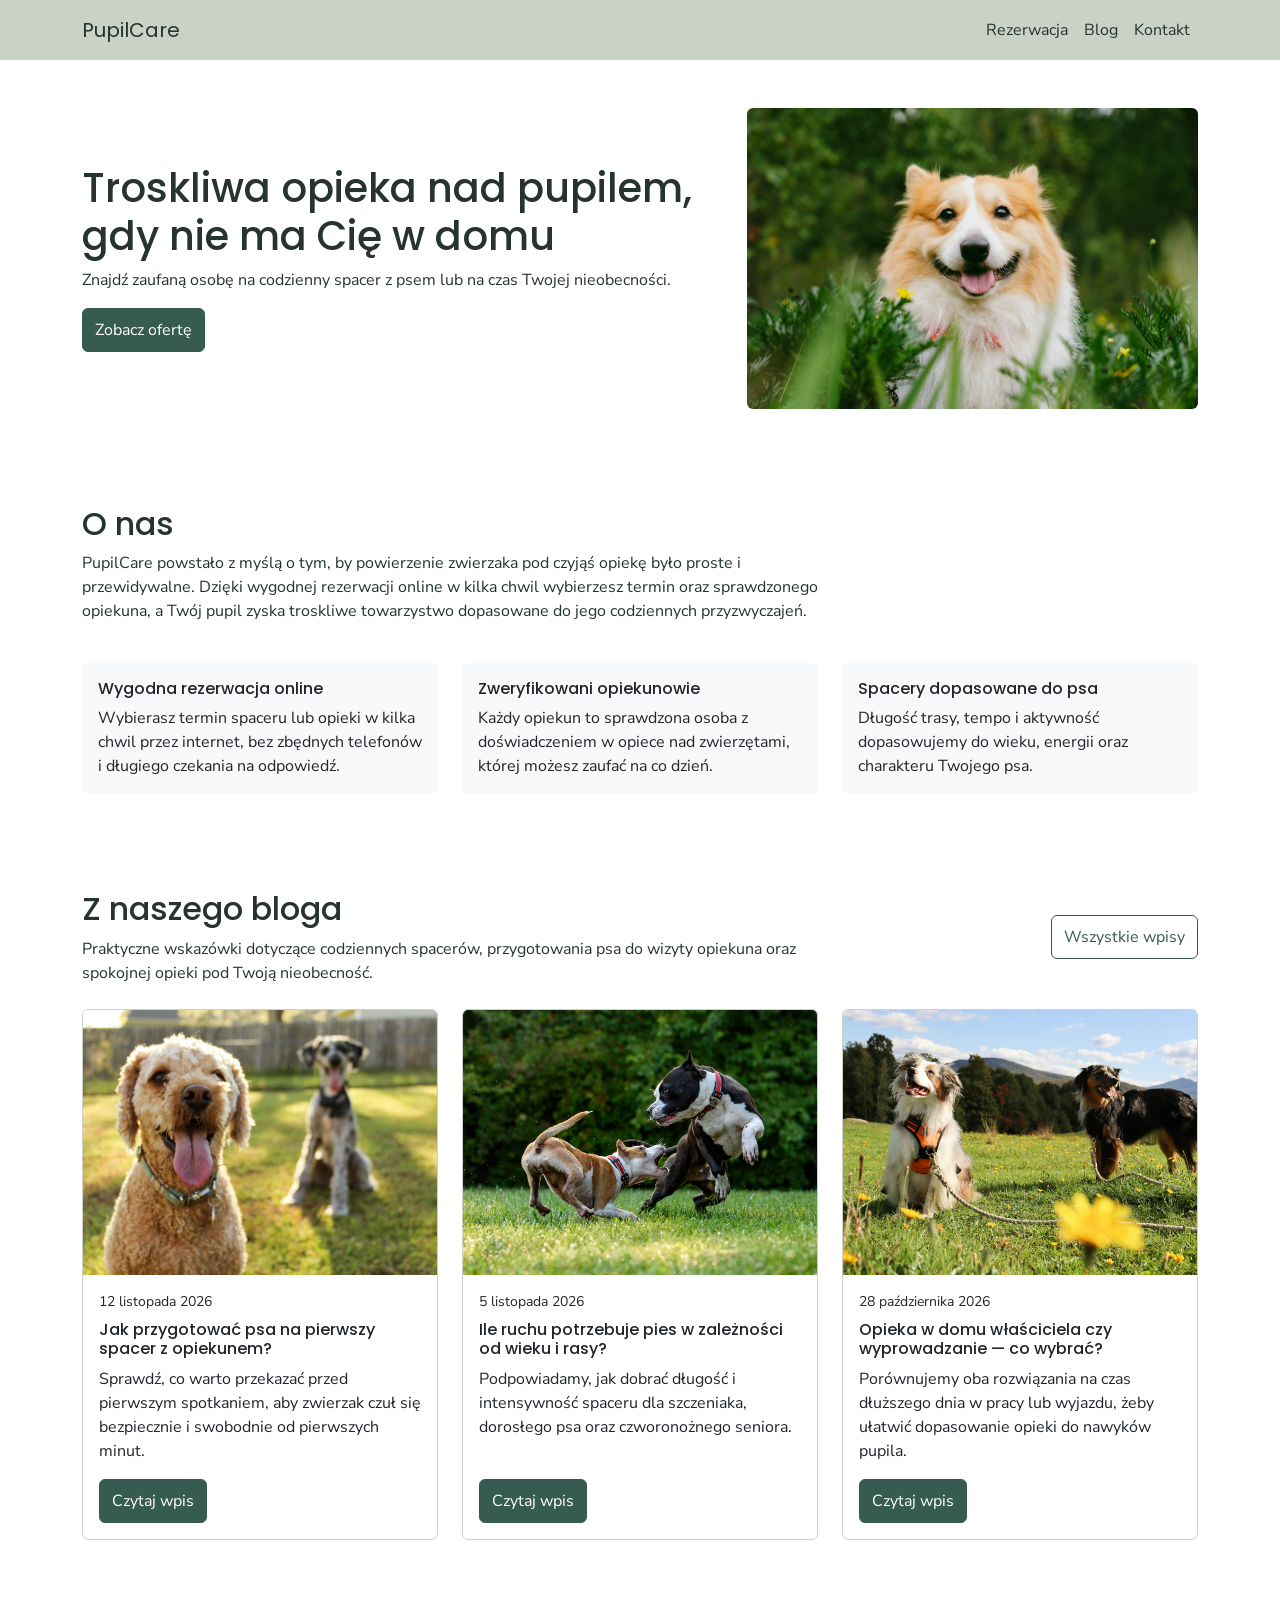
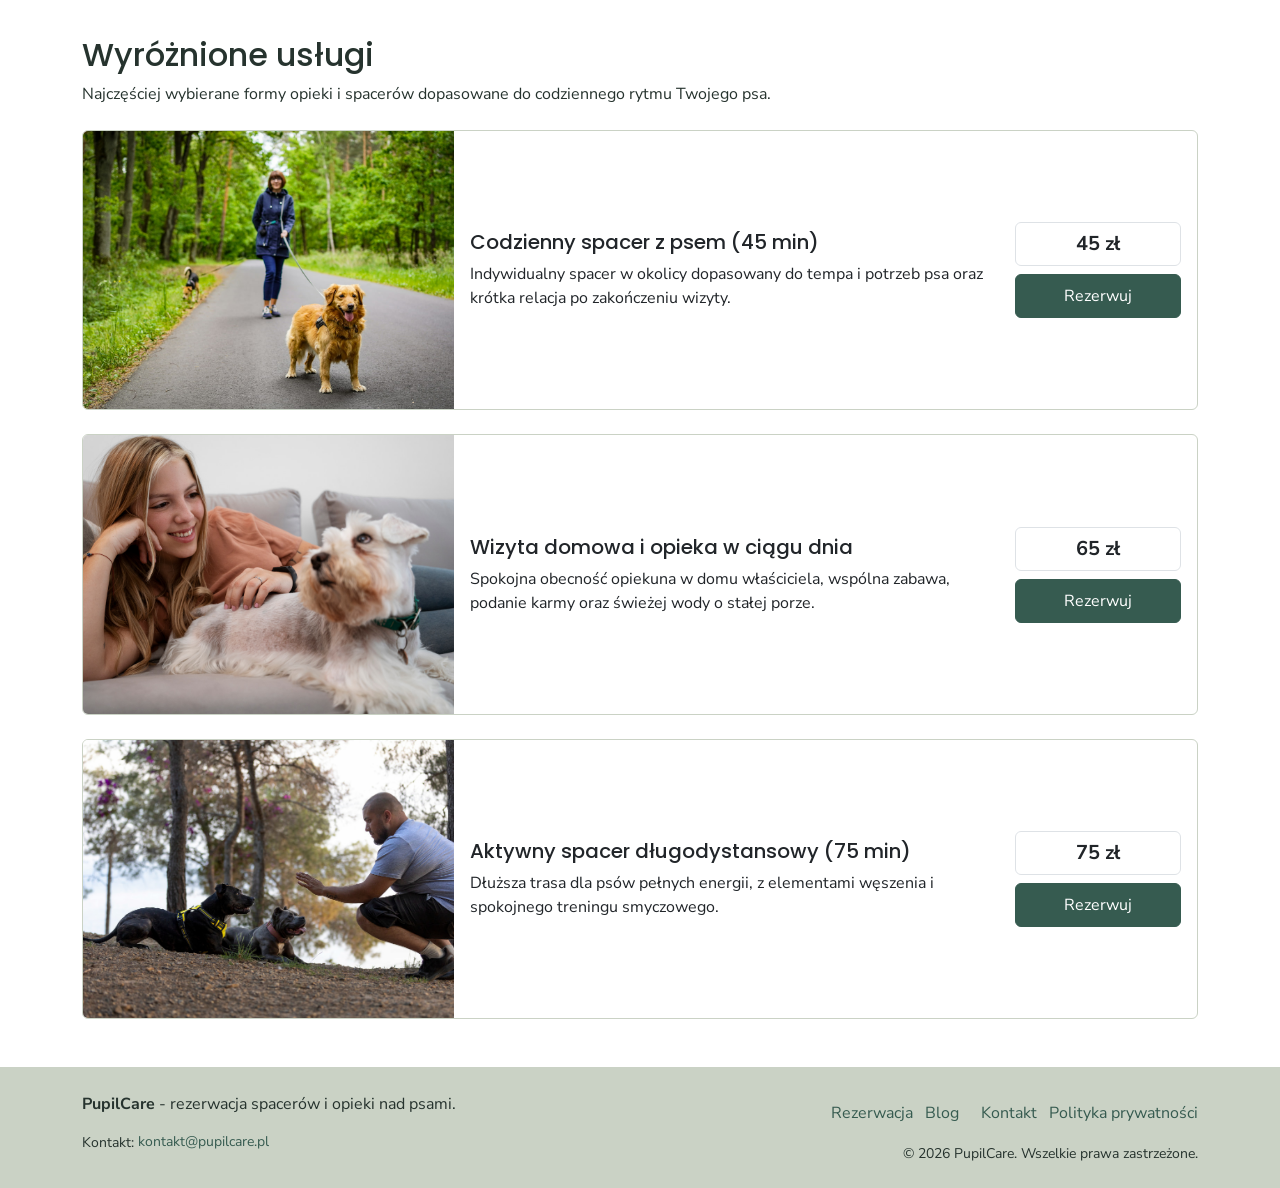
==== commit 58e55c6e: "index.html" ====
--- a/index.html
+++ b/index.html
@@ -63,7 +63,7 @@
             <a class="btn btn-primary" href="sklep.html">Zobacz ofertę</a>
           </div>
           <div class="col-12 col-lg-5">
-            <img src="img/hero-pupilcare.jpg" class="img-fluid" alt="Uśmiechnięty rudy pies z białą sierścią wśród zielonych roślin">
+            <img src="img/hero-pupilcare.jpg" class="img-fluid rounded w-100" alt="Uśmiechnięty rudy pies z białą sierścią wśród zielonych roślin">
           </div>
         </div>
       </div>
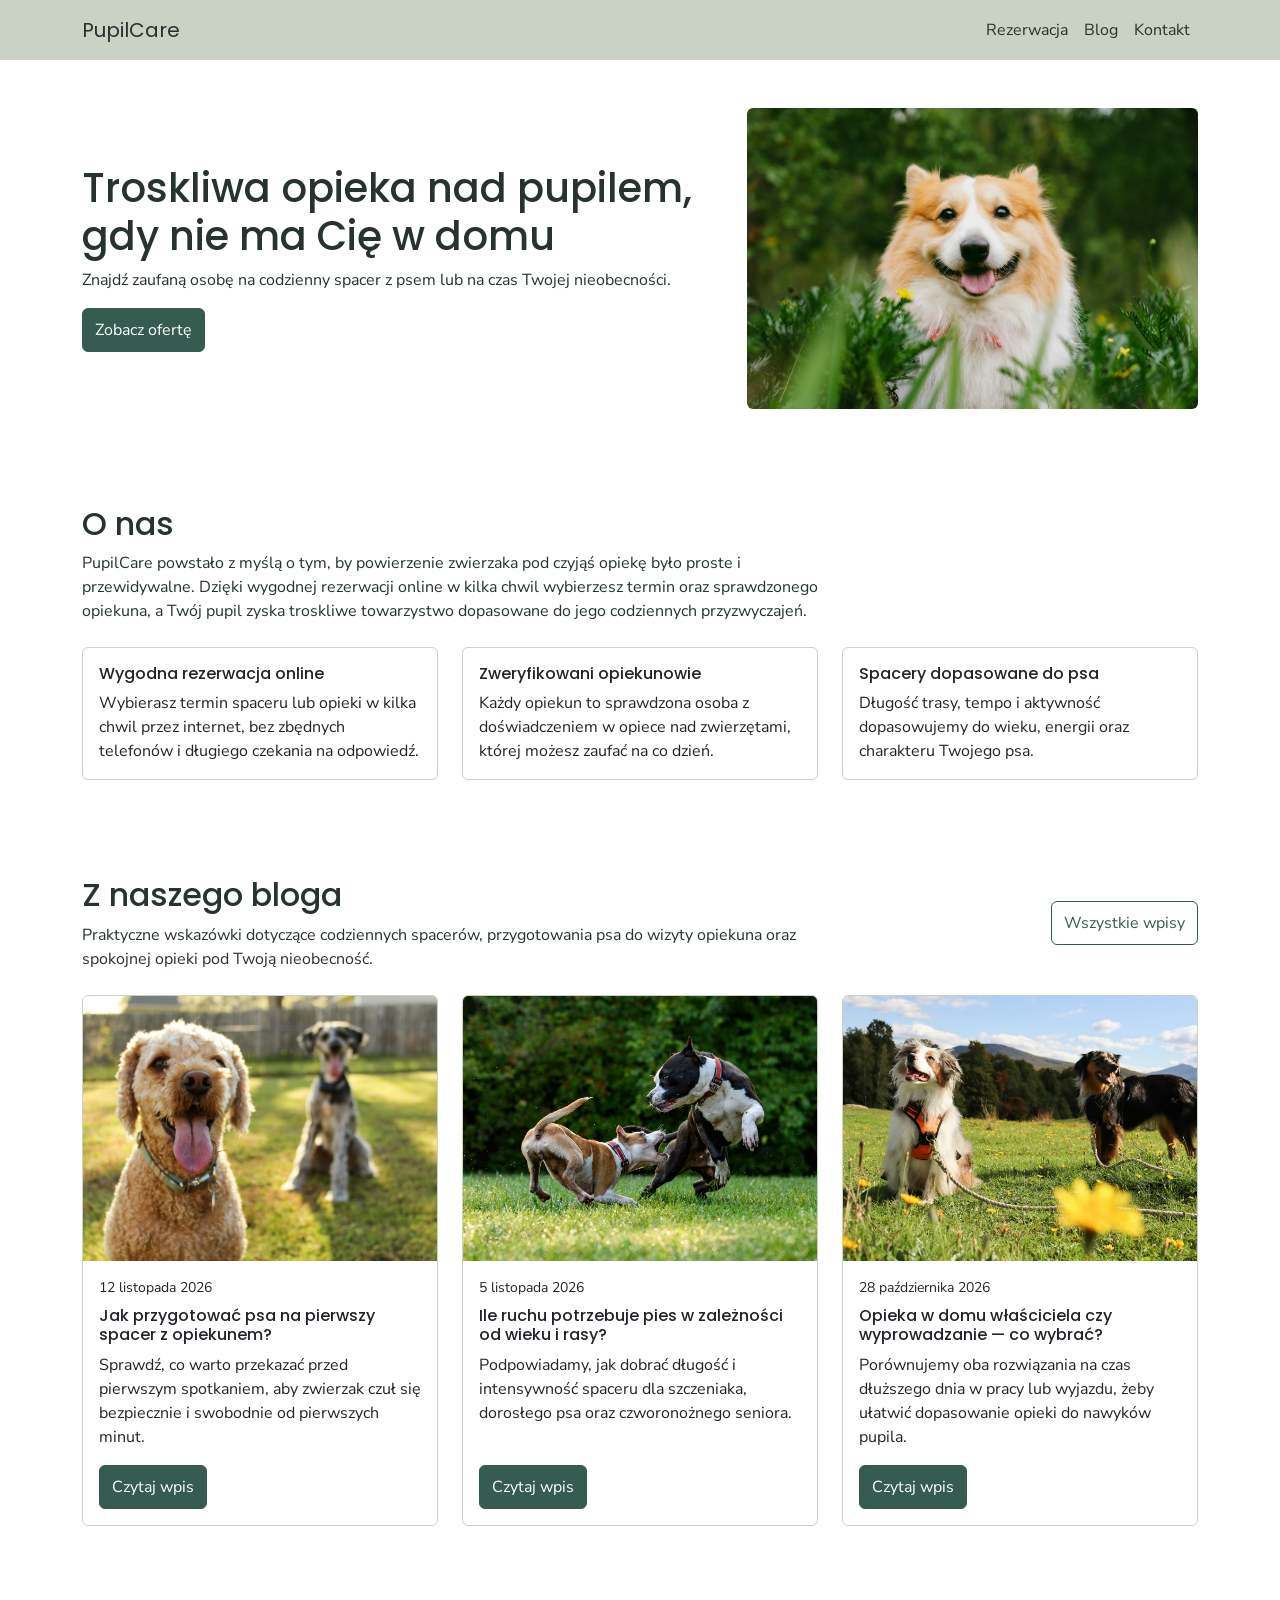
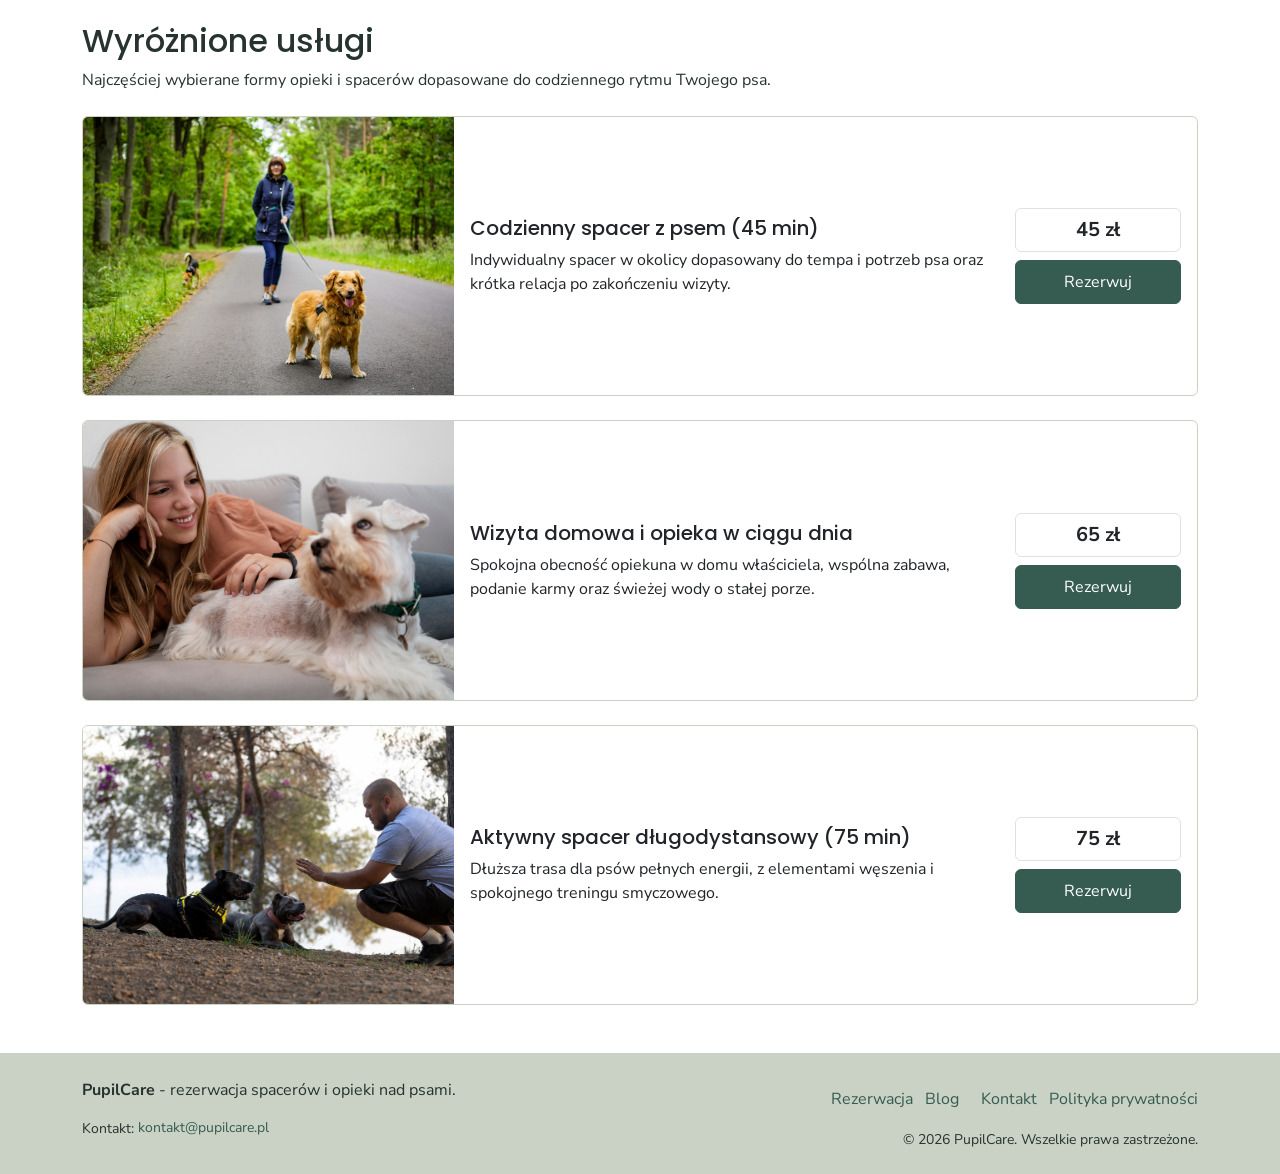
==== commit 0189bb02: "index.html" ====
--- a/index.html
+++ b/index.html
@@ -69,43 +69,44 @@
       </div>
     </section>
 
-    <section class="py-5">
+   <section class="py-5">
       <div class="container">
         <div class="row mb-4">
           <div class="col-12 col-lg-8">
             <h2>O nas</h2>
-            <p>PupilCare powstało z myślą o tym, by powierzenie zwierzaka pod czyjąś opiekę było proste i przewidywalne. Dzięki wygodnej rezerwacji online w kilka chwil wybierzesz termin oraz sprawdzonego opiekuna, a Twój pupil zyska troskliwe towarzystwo dopasowane do jego codziennych przyzwyczajeń.</p>
+            <p class="mb-0">PupilCare powstało z myślą o tym, by powierzenie zwierzaka pod czyjąś opiekę było proste i przewidywalne. Dzięki wygodnej rezerwacji online w kilka chwil wybierzesz termin oraz sprawdzonego opiekuna, a Twój pupil zyska troskliwe towarzystwo dopasowane do jego codziennych przyzwyczajeń.</p>
           </div>
         </div>
       
         <div class="row g-4">
           <div class="col-12 col-md-4">
-            <div class="card h-100 border-0 bg-light">
+            <div class="card h-100">
               <div class="card-body">
-                <h3 class="h6 card-title">Wygodna rezerwacja online</h3>
-                <p class="card-text">Wybierasz termin spaceru lub opieki w kilka chwil przez internet, bez zbędnych telefonów i długiego czekania na odpowiedź.</p>
+                <h3 class="h6 card-title mb-2">Wygodna rezerwacja online</h3>
+                <p class="card-text mb-0">Wybierasz termin spaceru lub opieki w kilka chwil przez internet, bez zbędnych telefonów i długiego czekania na odpowiedź.</p>
               </div>
             </div>
           </div>
           <div class="col-12 col-md-4">
-            <div class="card h-100 border-0 bg-light">
+            <div class="card h-100">
               <div class="card-body">
-                <h3 class="h6 card-title">Zweryfikowani opiekunowie</h3>
-                <p class="card-text">Każdy opiekun to sprawdzona osoba z doświadczeniem w opiece nad zwierzętami, której możesz zaufać na co dzień.</p>
+                <h3 class="h6 card-title mb-2">Zweryfikowani opiekunowie</h3>
+                <p class="card-text mb-0">Każdy opiekun to sprawdzona osoba z doświadczeniem w opiece nad zwierzętami, której możesz zaufać na co dzień.</p>
               </div>
             </div>
           </div>
           <div class="col-12 col-md-4">
-            <div class="card h-100 border-0 bg-light">
+            <div class="card h-100">
               <div class="card-body">
-                <h3 class="h6 card-title">Spacery dopasowane do psa</h3>
-                <p class="card-text">Długość trasy, tempo i aktywność dopasowujemy do wieku, energii oraz charakteru Twojego psa.</p>
+                <h3 class="h6 card-title mb-2">Spacery dopasowane do psa</h3>
+                <p class="card-text mb-0">Długość trasy, tempo i aktywność dopasowujemy do wieku, energii oraz charakteru Twojego psa.</p>
               </div>
             </div>
           </div>
         </div>
       </div>
     </section>
+    
    <section class="py-5">
       <div class="container">
         <div class="row align-items-center mb-4">
